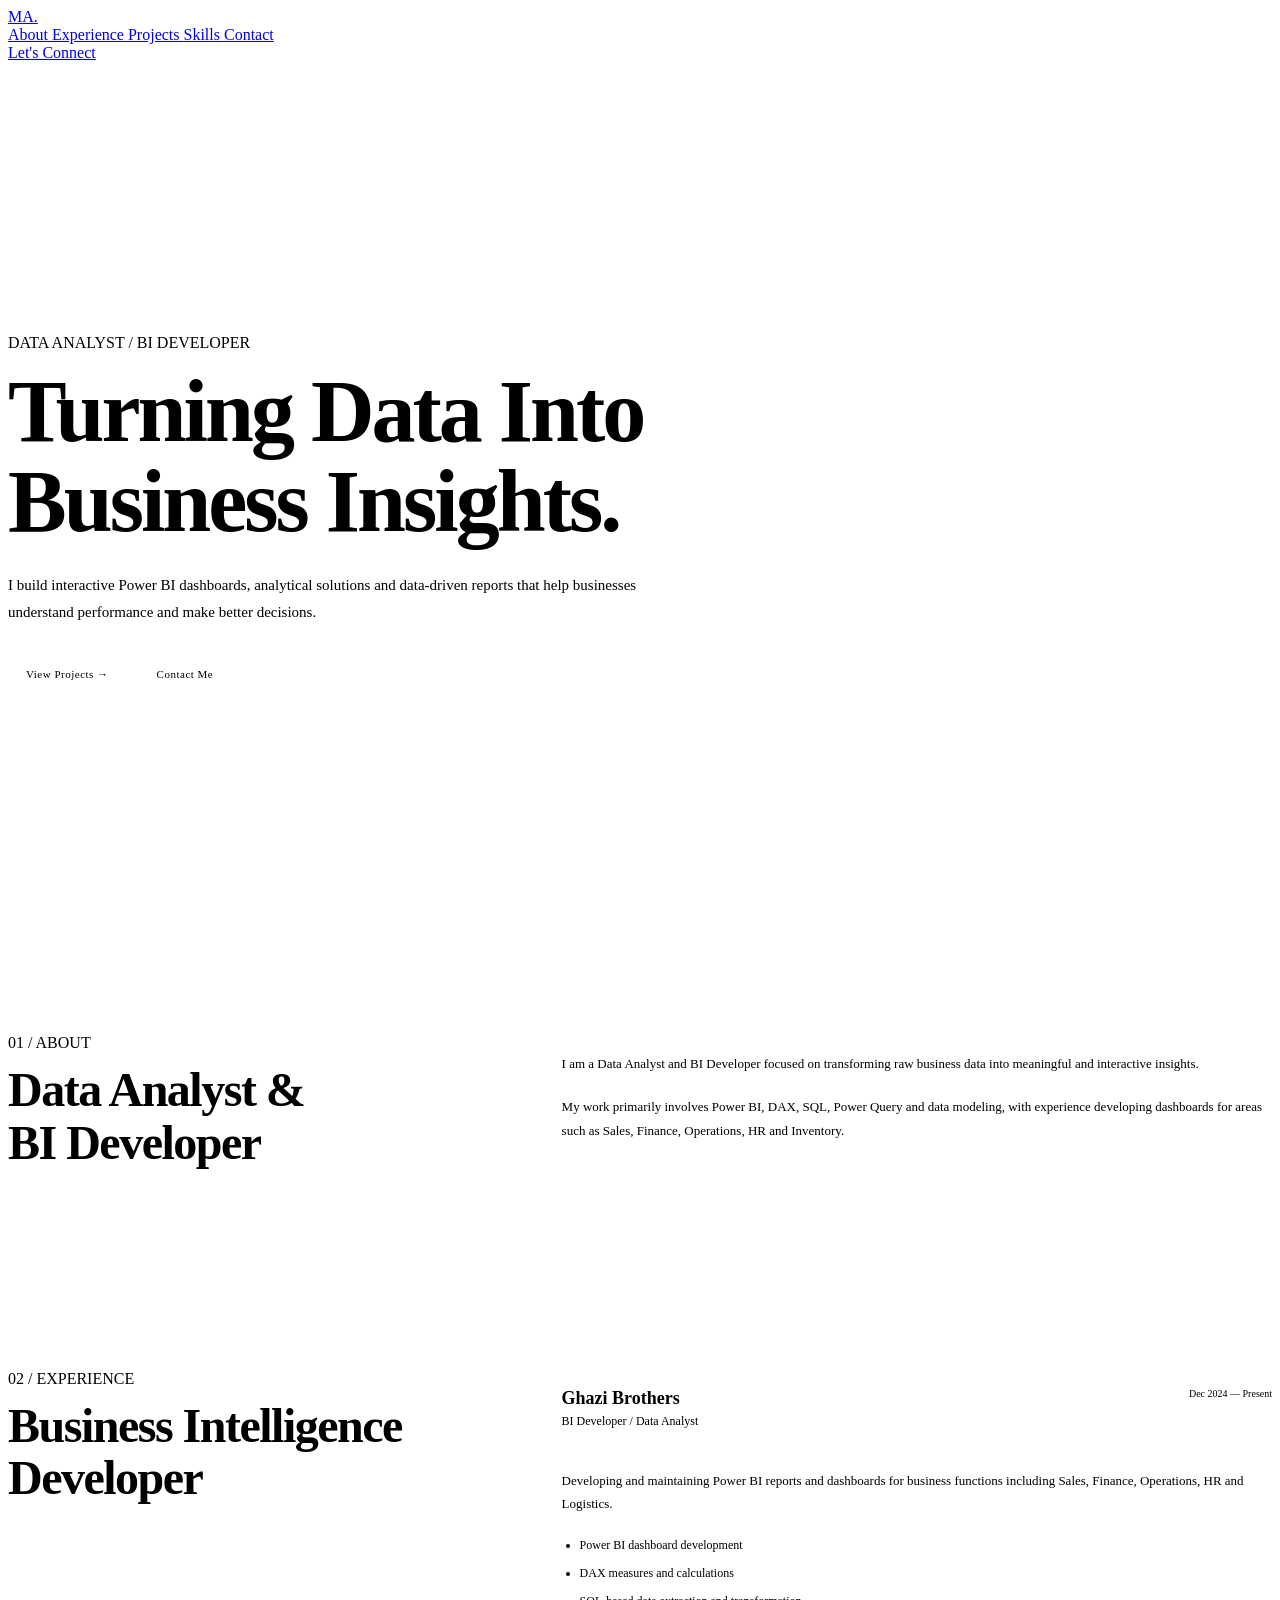
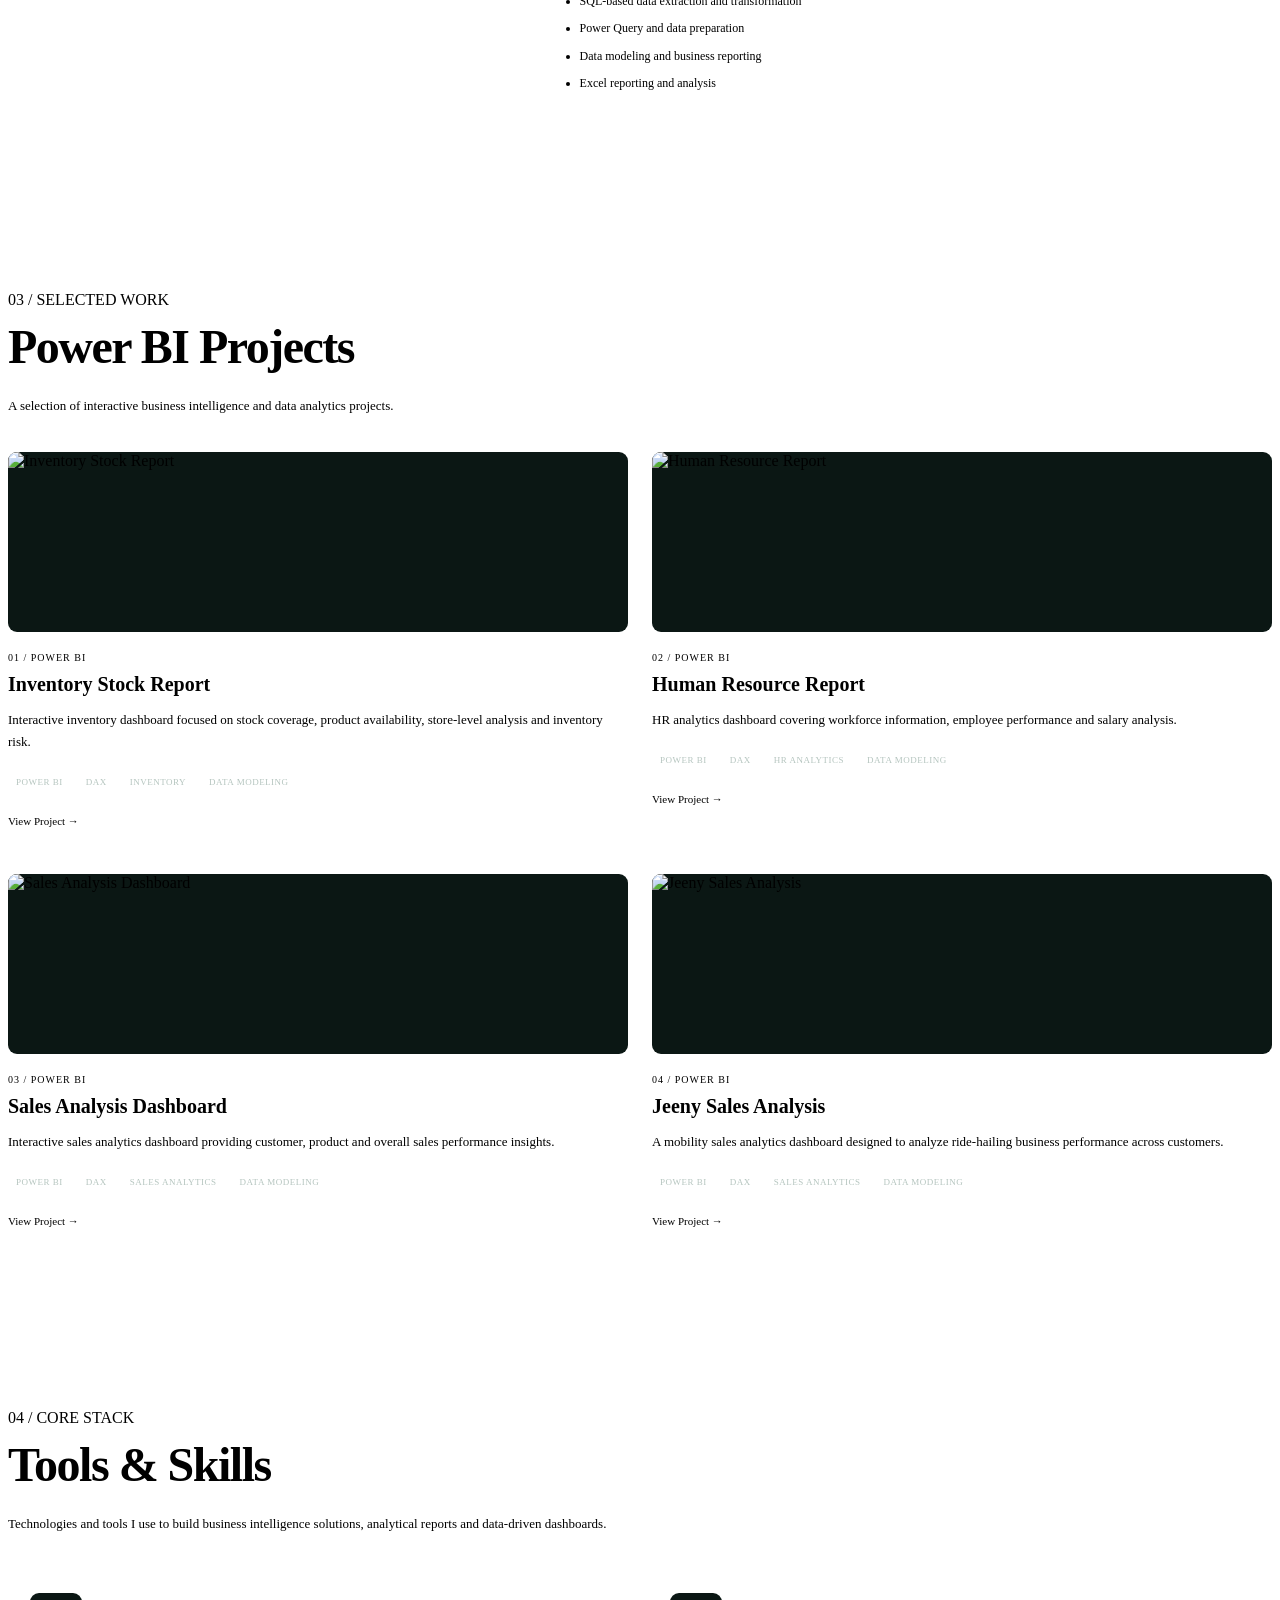
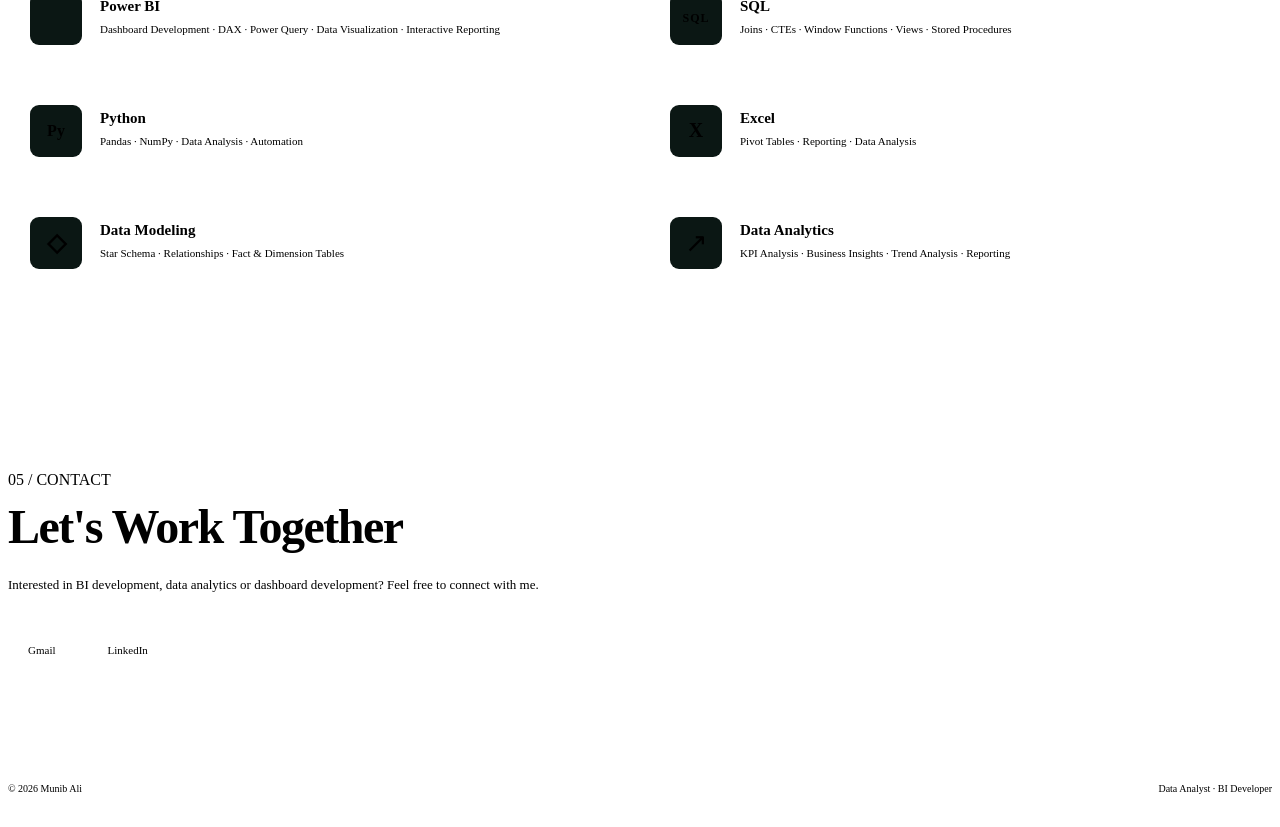
==== index.html @ 6601d97c "index.html uploaded" ====
<!DOCTYPE html>
<html lang="en">

<head>

  <meta charset="UTF-8">

  <meta
    name="viewport"
    content="width=device-width, initial-scale=1.0"
  >

  <title>Munib Ali | Data Analyst / BI Developer</title>


  <!-- =====================================================
       GOOGLE FONT
  ====================================================== -->

  <link
    rel="preconnect"
    href="https://fonts.googleapis.com"
  >

  <link
    rel="preconnect"
    href="https://fonts.gstatic.com"
    crossorigin
  >

  <link
    href="https://fonts.googleapis.com/css2?family=Inter:wght@400;500;600;700;800&display=swap"
    rel="stylesheet"
  >


  <!-- =====================================================
       MAIN CSS
  ====================================================== -->

  <link
    rel="stylesheet"
    href="css/style.css"
  >


  <!-- =====================================================
       HOMEPAGE CUSTOM CSS
  ====================================================== -->

  <style>

    /* =====================================================
       GENERAL
    ====================================================== */

    html {
      scroll-behavior: smooth;
    }

    body {
      overflow-x: hidden;
    }

    a {
      transition: all 0.25s ease;
    }


    /* =====================================================
       HERO
    ====================================================== */

    .hero {
      min-height: 78vh;
      display: flex;
      align-items: center;
      padding: 100px 0 80px;
    }

    .hero h1 {
      max-width: 900px;
      font-size: clamp(48px, 7vw, 88px);
      line-height: 1.02;
      letter-spacing: -3px;
      margin: 15px 0 25px;
    }

    .hero h1 span {
      color: var(--accent);
    }

    .hero p {
      max-width: 680px;
      color: var(--muted);
      font-size: 15px;
      line-height: 1.8;
      margin-bottom: 30px;
    }

    .hero-actions {
      display: flex;
      flex-wrap: wrap;
      gap: 12px;
    }


    /* =====================================================
       BUTTONS
    ====================================================== */

    .btn {
      display: inline-block;
      padding: 12px 18px;
      border: 1px solid var(--accent);
      border-radius: 5px;
      color: var(--accent);
      text-decoration: none;
      font-size: 11px;
      letter-spacing: 0.5px;
      transition: all 0.25s ease;
    }

    .btn:hover {
      background: var(--accent);
      color: #07100e;
    }

    .btn.secondary {
      border-color: var(--line);
      color: var(--muted);
    }

    .btn.secondary:hover {
      border-color: var(--accent);
      color: var(--accent);
      background: transparent;
    }


    /* =====================================================
       SECTIONS
    ====================================================== */

    .section {
      padding: 90px 0;
    }

    .section-title {
      font-size: clamp(30px, 4vw, 48px);
      line-height: 1.1;
      letter-spacing: -1.5px;
      margin: 12px 0 20px;
    }

    .section-description {
      max-width: 680px;
      color: var(--muted);
      font-size: 13px;
      line-height: 1.8;
      margin-bottom: 35px;
    }


    /* =====================================================
       ABOUT
    ====================================================== */

    .about-grid {
      display: grid;
      grid-template-columns: 0.8fr 1.2fr;
      gap: 80px;
      align-items: start;
    }

    .about-grid p {
      color: var(--muted);
      font-size: 13px;
      line-height: 1.9;
      margin: 0 0 18px;
    }


    /* =====================================================
       EXPERIENCE
    ====================================================== */

    .experience-grid {
      display: grid;
      grid-template-columns: 0.8fr 1.2fr;
      gap: 80px;
      align-items: start;
    }

    .experience-grid > div:last-child > p {
      color: var(--muted);
      font-size: 13px;
      line-height: 1.8;
    }

    .experience-item {
      display: flex;
      justify-content: space-between;
      align-items: flex-start;
      gap: 30px;
      padding-bottom: 20px;
      margin-bottom: 20px;
      border-bottom: 1px solid var(--line);
    }

    .experience-item h3 {
      margin: 0 0 5px;
      font-size: 18px;
    }

    .experience-item p {
      margin: 0;
      color: var(--muted);
      font-size: 12px;
    }

    .experience-item span {
      color: var(--accent);
      font-size: 10px;
      white-space: nowrap;
    }

    .experience-grid ul {
      padding-left: 18px;
      margin-top: 20px;
    }

    .experience-grid li {
      color: var(--muted);
      font-size: 12px;
      line-height: 1.8;
      margin: 6px 0;
    }


    /* =====================================================
       PROJECTS
    ====================================================== */

    .projects-grid {
      display: grid;
      grid-template-columns: repeat(2, minmax(0, 1fr));
      gap: 45px 24px;
      margin-top: 35px;
    }


    /* =====================================================
       PROJECT CARD
    ====================================================== */

    .proj {
      position: relative;
      overflow: hidden;
    }


    /* =====================================================
       PROJECT IMAGE
    ====================================================== */

    .proj-image {
      width: 100%;
      height: 180px;

      background: #0b1714;

      border: 1px solid var(--line);
      border-radius: 9px;

      overflow: hidden;

      display: flex;
      align-items: center;
      justify-content: center;

      margin-bottom: 20px;

      box-sizing: border-box;
    }

    .proj-image img {
      display: block;

      width: 100%;
      height: 100%;

      max-width: 100%;
      max-height: 100%;

      object-fit: contain;
      object-position: center;

      transition: transform 0.3s ease;
    }

    .proj:hover .proj-image img {
      transform: scale(1.02);
    }


    /* =====================================================
       PROJECT CONTENT
    ====================================================== */

    .proj-content {
      position: relative;
    }

    .proj-number {
      font-size: 10px;
      color: var(--accent);
      letter-spacing: 1px;
      margin-bottom: 8px;
    }

    .proj h3 {
      margin: 0 0 12px;
      font-size: 20px;
      line-height: 1.3;
    }

    .proj p {
      color: var(--muted);
      font-size: 13px;
      line-height: 1.7;
      margin: 0 0 18px;
    }


    /* =====================================================
       PROJECT TAGS
    ====================================================== */

    .proj-tags {
      display: flex;
      flex-wrap: wrap;
      gap: 7px;
      margin-bottom: 18px;
    }

    .proj-tags span {
      font-size: 9px;
      color: #b5c5bf;
      border: 1px solid var(--line);
      border-radius: 4px;
      padding: 6px 8px;
      text-transform: uppercase;
      letter-spacing: 0.5px;
    }


    /* =====================================================
       PROJECT LINK
    ====================================================== */

    .proj-link {
      display: inline-block;
      color: var(--accent);
      font-size: 11px;
      text-decoration: none;
    }

    .proj-link:hover {
      opacity: 0.7;
    }


    /* =====================================================
       SKILLS
    ====================================================== */

    .skills-grid {
      display: grid;
      grid-template-columns: repeat(2, minmax(0, 1fr));
      gap: 16px;
      margin-top: 35px;
    }


    /* =====================================================
       SKILL CARD
    ====================================================== */

    .skill {
      display: flex;
      align-items: center;
      gap: 18px;

      padding: 22px;

      border: 1px solid var(--line);
      border-radius: 9px;

      background: rgba(255, 255, 255, 0.015);

      transition:
        transform 0.25s ease,
        border-color 0.25s ease,
        background 0.25s ease;
    }

    .skill:hover {
      transform: translateY(-3px);

      border-color: var(--accent);

      background: rgba(255, 255, 255, 0.025);
    }


    /* =====================================================
       SKILL ICON
    ====================================================== */

    .skill-icon {
      width: 52px;
      height: 52px;
      min-width: 52px;

      border: 1px solid var(--line);
      border-radius: 9px;

      display: flex;
      align-items: center;
      justify-content: center;

      background: #0b1714;

      color: var(--accent);

      font-weight: 700;

      box-sizing: border-box;
    }


    /* =====================================================
       POWER BI ICON
    ====================================================== */

    .powerbi-icon {
      gap: 3px;
      align-items: flex-end;
      padding: 12px;
    }

    .powerbi-icon span {
      display: block;

      width: 5px;

      border-radius: 1px;

      background: var(--accent);
    }

    .powerbi-icon span:nth-child(1) {
      height: 12px;
    }

    .powerbi-icon span:nth-child(2) {
      height: 19px;
    }

    .powerbi-icon span:nth-child(3) {
      height: 25px;
    }


    /* =====================================================
       SQL ICON
    ====================================================== */

    .sql-icon span {
      font-size: 12px;
      letter-spacing: 1px;
    }


    /* =====================================================
       PYTHON ICON
    ====================================================== */

    .python-icon span {
      font-size: 16px;
      font-weight: 800;
    }


    /* =====================================================
       EXCEL ICON
    ====================================================== */

    .excel-icon span {
      font-size: 20px;
      font-weight: 800;
    }


    /* =====================================================
       DATA MODELING ICON
    ====================================================== */

    .model-icon span {
      font-size: 25px;
    }


    /* =====================================================
       DATA ANALYTICS ICON
    ====================================================== */

    .analytics-icon span {
      font-size: 27px;
      font-weight: 400;
    }


    /* =====================================================
       SKILL CONTENT
    ====================================================== */

    .skill-content {
      min-width: 0;
    }

    .skill-content h3 {
      margin: 0 0 6px;

      font-size: 15px;

      font-weight: 600;
    }

    .skill-content p {
      margin: 0;

      color: var(--muted);

      font-size: 11px;

      line-height: 1.6;
    }


    /* =====================================================
       CONTACT
    ====================================================== */

    .contact-links {
      display: flex;
      flex-wrap: wrap;
      gap: 12px;
      margin-top: 30px;
    }

    .contact-links a {
      display: inline-flex;

      align-items: center;
      justify-content: center;

      padding: 12px 20px;

      border: 1px solid var(--line);
      border-radius: 5px;

      color: var(--muted);

      font-size: 11px;

      text-decoration: none;
    }

    .contact-links a:hover {
      border-color: var(--accent);

      color: var(--accent);
    }


    /* =====================================================
       FOOTER
    ====================================================== */

    footer {
      border-top: 1px solid var(--line);

      padding: 25px 0;
    }

    footer .container {
      display: flex;

      justify-content: space-between;

      align-items: center;

      gap: 20px;
    }

    footer span {
      color: var(--muted);

      font-size: 10px;
    }


    /* =====================================================
       TABLET
    ====================================================== */

    @media (max-width: 900px) {

      .about-grid,
      .experience-grid {
        grid-template-columns: 1fr;

        gap: 35px;
      }

      .projects-grid {
        grid-template-columns: 1fr;
      }

      .skills-grid {
        grid-template-columns: 1fr;
      }

      .proj-image {
        height: 210px;
      }

    }


    /* =====================================================
       MOBILE
    ====================================================== */

    @media (max-width: 600px) {

      .hero {
        min-height: auto;

        padding: 70px 0 60px;
      }

      .hero h1 {
        font-size: 48px;

        letter-spacing: -2px;
      }

      .hero p {
        font-size: 13px;
      }

      .section {
        padding: 65px 0;
      }

      .experience-item {
        flex-direction: column;

        gap: 8px;
      }

      .experience-item span {
        white-space: normal;
      }

      .proj-image {
        height: 180px;
      }

      .skill {
        padding: 17px;

        gap: 14px;
      }

      .skill-icon {
        width: 46px;
        height: 46px;
        min-width: 46px;
      }

      .skill-content h3 {
        font-size: 14px;
      }

      .skill-content p {
        font-size: 10px;
      }

      footer .container {
        flex-direction: column;

        align-items: flex-start;
      }

    }


    /* =====================================================
       SMALL MOBILE
    ====================================================== */

    @media (max-width: 400px) {

      .hero h1 {
        font-size: 40px;
      }

      .proj-image {
        height: 150px;
      }

      .contact-links {
        flex-direction: column;

        align-items: stretch;
      }

      .contact-links a {
        text-align: center;
      }

    }

  </style>

</head>



<body>


  <!-- =====================================================
       NAVIGATION
  ====================================================== -->

  <header class="navbar">

    <div class="container nav-inner">


      <a
        href="index.html"
        class="brand"
      >
        M<span>A</span>.
      </a>


      <nav>

        <a href="#about">
          About
        </a>

        <a href="#experience">
          Experience
        </a>

        <a href="#projects">
          Projects
        </a>

        <a href="#skills">
          Skills
        </a>

        <a href="#contact">
          Contact
        </a>

      </nav>


      <a
        href="#contact"
        class="nav-cta"
      >
        Let's Connect
      </a>


    </div>

  </header>



  <!-- =====================================================
       MAIN
  ====================================================== -->

  <main>


    <!-- ===================================================
         HERO
    ==================================================== -->

    <section class="hero">

      <div class="container">


        <div class="section-label">
          DATA ANALYST / BI DEVELOPER
        </div>


        <h1>

          Turning Data Into

          <span>
            Business Insights.
          </span>

        </h1>


        <p>

          I build interactive Power BI dashboards,
          analytical solutions and data-driven reports
          that help businesses understand performance
          and make better decisions.

        </p>


        <div class="hero-actions">


          <a
            href="#projects"
            class="btn"
          >
            View Projects →
          </a>


          <a
            href="#contact"
            class="btn secondary"
          >
            Contact Me
          </a>


        </div>


      </div>

    </section>



    <!-- ===================================================
         ABOUT
    ==================================================== -->

    <section
      class="section"
      id="about"
    >

      <div class="container">


        <div class="section-label">
          01 / ABOUT
        </div>


        <div class="about-grid">


          <div>

            <h2 class="section-title">

              Data Analyst &

              <br>

              BI Developer

            </h2>

          </div>


          <div>

            <p>

              I am a Data Analyst and BI Developer
              focused on transforming raw business
              data into meaningful and interactive
              insights.

            </p>


            <p>

              My work primarily involves Power BI,
              DAX, SQL, Power Query and data modeling,
              with experience developing dashboards
              for areas such as Sales, Finance,
              Operations, HR and Inventory.

            </p>

          </div>


        </div>

      </div>

    </section>



    <!-- ===================================================
         EXPERIENCE
    ==================================================== -->

    <section
      class="section"
      id="experience"
    >

      <div class="container">


        <div class="section-label">
          02 / EXPERIENCE
        </div>


        <div class="experience-grid">


          <div>

            <h2 class="section-title">

              Business Intelligence

              <br>

              Developer

            </h2>

          </div>


          <div>


            <div class="experience-item">


              <div>

                <h3>
                  Ghazi Brothers
                </h3>


                <p>
                  BI Developer / Data Analyst
                </p>

              </div>


              <span>
                Dec 2024 — Present
              </span>


            </div>


            <p>

              Developing and maintaining Power BI
              reports and dashboards for business
              functions including Sales, Finance,
              Operations, HR and Logistics.

            </p>


            <ul>

              <li>
                Power BI dashboard development
              </li>

              <li>
                DAX measures and calculations
              </li>

              <li>
                SQL-based data extraction and
                transformation
              </li>

              <li>
                Power Query and data preparation
              </li>

              <li>
                Data modeling and business reporting
              </li>

              <li>
                Excel reporting and analysis
              </li>

            </ul>


          </div>


        </div>

      </div>

    </section>



    <!-- ===================================================
         PROJECTS
    ==================================================== -->

    <section
      class="section"
      id="projects"
    >

      <div class="container">


        <div class="section-label">
          03 / SELECTED WORK
        </div>


        <h2 class="section-title">
          Power BI Projects
        </h2>


        <p class="section-description">

          A selection of interactive business
          intelligence and data analytics projects.

        </p>


        <div class="projects-grid">



          <!-- =============================================
               PROJECT 01
               INVENTORY STOCK REPORT
          ============================================== -->

          <article class="proj">


            <div class="proj-image">

              <img
                src="IMAGES/INVENTORY STOCK/INV-STK.PNG"
                alt="Inventory Stock Report"
              >

            </div>


            <div class="proj-content">


              <div class="proj-number">
                01 / POWER BI
              </div>


              <h3>
                Inventory Stock Report
              </h3>


              <p>

                Interactive inventory dashboard focused
                on stock coverage, product availability,
                store-level analysis and inventory risk.

              </p>


              <div class="proj-tags">

                <span>Power BI</span>

                <span>DAX</span>

                <span>Inventory</span>

                <span>Data Modeling</span>

              </div>


             <!-- INVENTORY -->
<a href="projects/inventory.html" class="proj-link">
    View Project →
</a>


            </div>


          </article>



          <!-- =============================================
               PROJECT 02
               HUMAN RESOURCE
          ============================================== -->

          <article class="proj">


            <div class="proj-image">

              <img
                src="IMAGES/HR/OV.PNG"
                alt="Human Resource Report"
              >

            </div>


            <div class="proj-content">


              <div class="proj-number">
                02 / POWER BI
              </div>


              <h3>
                Human Resource Report
              </h3>


              <p>

                HR analytics dashboard covering workforce
                information, employee performance and
                salary analysis.

              </p>


              <div class="proj-tags">

                <span>Power BI</span>

                <span>DAX</span>

                <span>HR Analytics</span>

                <span>Data Modeling</span>

              </div>


            <!-- HUMAN RESOURCE -->
<a href="projects/hr-dashboard.html" class="proj-link">
    View Project →
</a>


            </div>


          </article>



          <!-- =============================================
               PROJECT 03
               SALES ANALYSIS
          ============================================== -->

          <article class="proj">


            <div class="proj-image">

              <img
                src="IMAGES/SALES ANALYSIS/SALES ANALYSIS PRD.PNG"
                alt="Sales Analysis Dashboard"
              >

            </div>


            <div class="proj-content">


              <div class="proj-number">
                03 / POWER BI
              </div>


              <h3>
                Sales Analysis Dashboard
              </h3>


              <p>

                Interactive sales analytics dashboard
                providing customer, product and overall
                sales performance insights.

              </p>


              <div class="proj-tags">

                <span>Power BI</span>

                <span>DAX</span>

                <span>Sales Analytics</span>

                <span>Data Modeling</span>

              </div>

<!-- SALES ANALYSIS -->
<a href="projects/churn.html" class="proj-link">
    View Project →
</a>


            </div>


          </article>



          <!-- =============================================
               PROJECT 04
               JEENY
          ============================================== -->

          <article class="proj">


            <div class="proj-image">

              <img
                src="IMAGES/JEENY/JEENY OV.PNG"
                alt="Jeeny Sales Analysis"
              >

            </div>


            <div class="proj-content">


              <div class="proj-number">
                04 / POWER BI
              </div>


              <h3>
                Jeeny Sales Analysis
              </h3>


              <p>

               A mobility sales analytics dashboard designed to analyze
  ride-hailing business performance across customers.

              </p>


              <div class="proj-tags">

                <span>Power BI</span>

                <span>DAX</span>

                <span>Sales Analytics</span>

                <span>Data Modeling</span>

              </div>


              <a href="projects/jeeny-sales.html" class="proj-link">
    	View Project →
</a>


            </div>


          </article>


        </div>

      </div>

    </section>



    <!-- ===================================================
         SKILLS
    ==================================================== -->

    <section
      class="section"
      id="skills"
    >

      <div class="container">


        <div class="section-label">
          04 / CORE STACK
        </div>


        <h2 class="section-title">
          Tools & Skills
        </h2>


        <p class="section-description">

          Technologies and tools I use to build
          business intelligence solutions,
          analytical reports and data-driven dashboards.

        </p>


        <div class="skills-grid">



          <!-- =============================================
               POWER BI
               DAX + POWER QUERY INCLUDED
          ============================================== -->

          <div class="skill">


            <div class="skill-icon powerbi-icon">

              <span></span>

              <span></span>

              <span></span>

            </div>


            <div class="skill-content">


              <h3>
                Power BI
              </h3>


              <p>

                Dashboard Development · DAX ·
                Power Query · Data Visualization ·
                Interactive Reporting

              </p>


            </div>


          </div>



          <!-- =============================================
               SQL
          ============================================== -->

          <div class="skill">


            <div class="skill-icon sql-icon">

              <span>
                SQL
              </span>

            </div>


            <div class="skill-content">


              <h3>
                SQL
              </h3>


              <p>

                Joins · CTEs · Window Functions ·
                Views · Stored Procedures

              </p>


            </div>


          </div>



          <!-- =============================================
               PYTHON
          ============================================== -->

          <div class="skill">


            <div class="skill-icon python-icon">

              <span>
                Py
              </span>

            </div>


            <div class="skill-content">


              <h3>
                Python
              </h3>


              <p>

                Pandas · NumPy · Data Analysis ·
                Automation

              </p>


            </div>


          </div>



          <!-- =============================================
               EXCEL
          ============================================== -->

          <div class="skill">


            <div class="skill-icon excel-icon">

              <span>
                X
              </span>

            </div>


            <div class="skill-content">


              <h3>
                Excel
              </h3>


              <p>

                Pivot Tables · Reporting ·
                Data Analysis

              </p>


            </div>


          </div>



          <!-- =============================================
               DATA MODELING
               SEPARATE SKILL
          ============================================== -->

          <div class="skill">


            <div class="skill-icon model-icon">

              <span>
                ◇
              </span>

            </div>


            <div class="skill-content">


              <h3>
                Data Modeling
              </h3>


              <p>

                Star Schema · Relationships ·
                Fact & Dimension Tables

              </p>


            </div>


          </div>



          <!-- =============================================
               DATA ANALYTICS
          ============================================== -->

          <div class="skill">


            <div class="skill-icon analytics-icon">

              <span>
                ↗
              </span>

            </div>


            <div class="skill-content">


              <h3>
                Data Analytics
              </h3>


              <p>

                KPI Analysis · Business Insights ·
                Trend Analysis · Reporting

              </p>


            </div>


          </div>


        </div>

      </div>

    </section>



    <!-- ===================================================
         CONTACT
    ==================================================== -->

    <section
      class="section"
      id="contact"
    >

      <div class="container">


        <div class="section-label">
          05 / CONTACT
        </div>


        <h2 class="section-title">
          Let's Work Together
        </h2>


        <p class="section-description">

          Interested in BI development, data analytics
          or dashboard development? Feel free to
          connect with me.

        </p>


        <div class="contact-links">


          <!-- =============================================
               GMAIL
          ============================================== -->

          <a
            href="mailto:munib0785@gmail.com"
          >
            Gmail
          </a>


          <!-- =============================================
               LINKEDIN
          ============================================== -->

          <a
            href="https://www.linkedin.com/in/syed-muhammad-munib-ali-b97266247/"
            target="_blank"
            rel="noopener noreferrer"
          >
            LinkedIn
          </a>


        </div>

      </div>

    </section>


  </main>



  <!-- =====================================================
       FOOTER
  ====================================================== -->

  <footer>

    <div class="container">


      <span>
        © 2026 Munib Ali
      </span>


      <span>
        Data Analyst · BI Developer
      </span>


    </div>

  </footer>


</body>

</html>
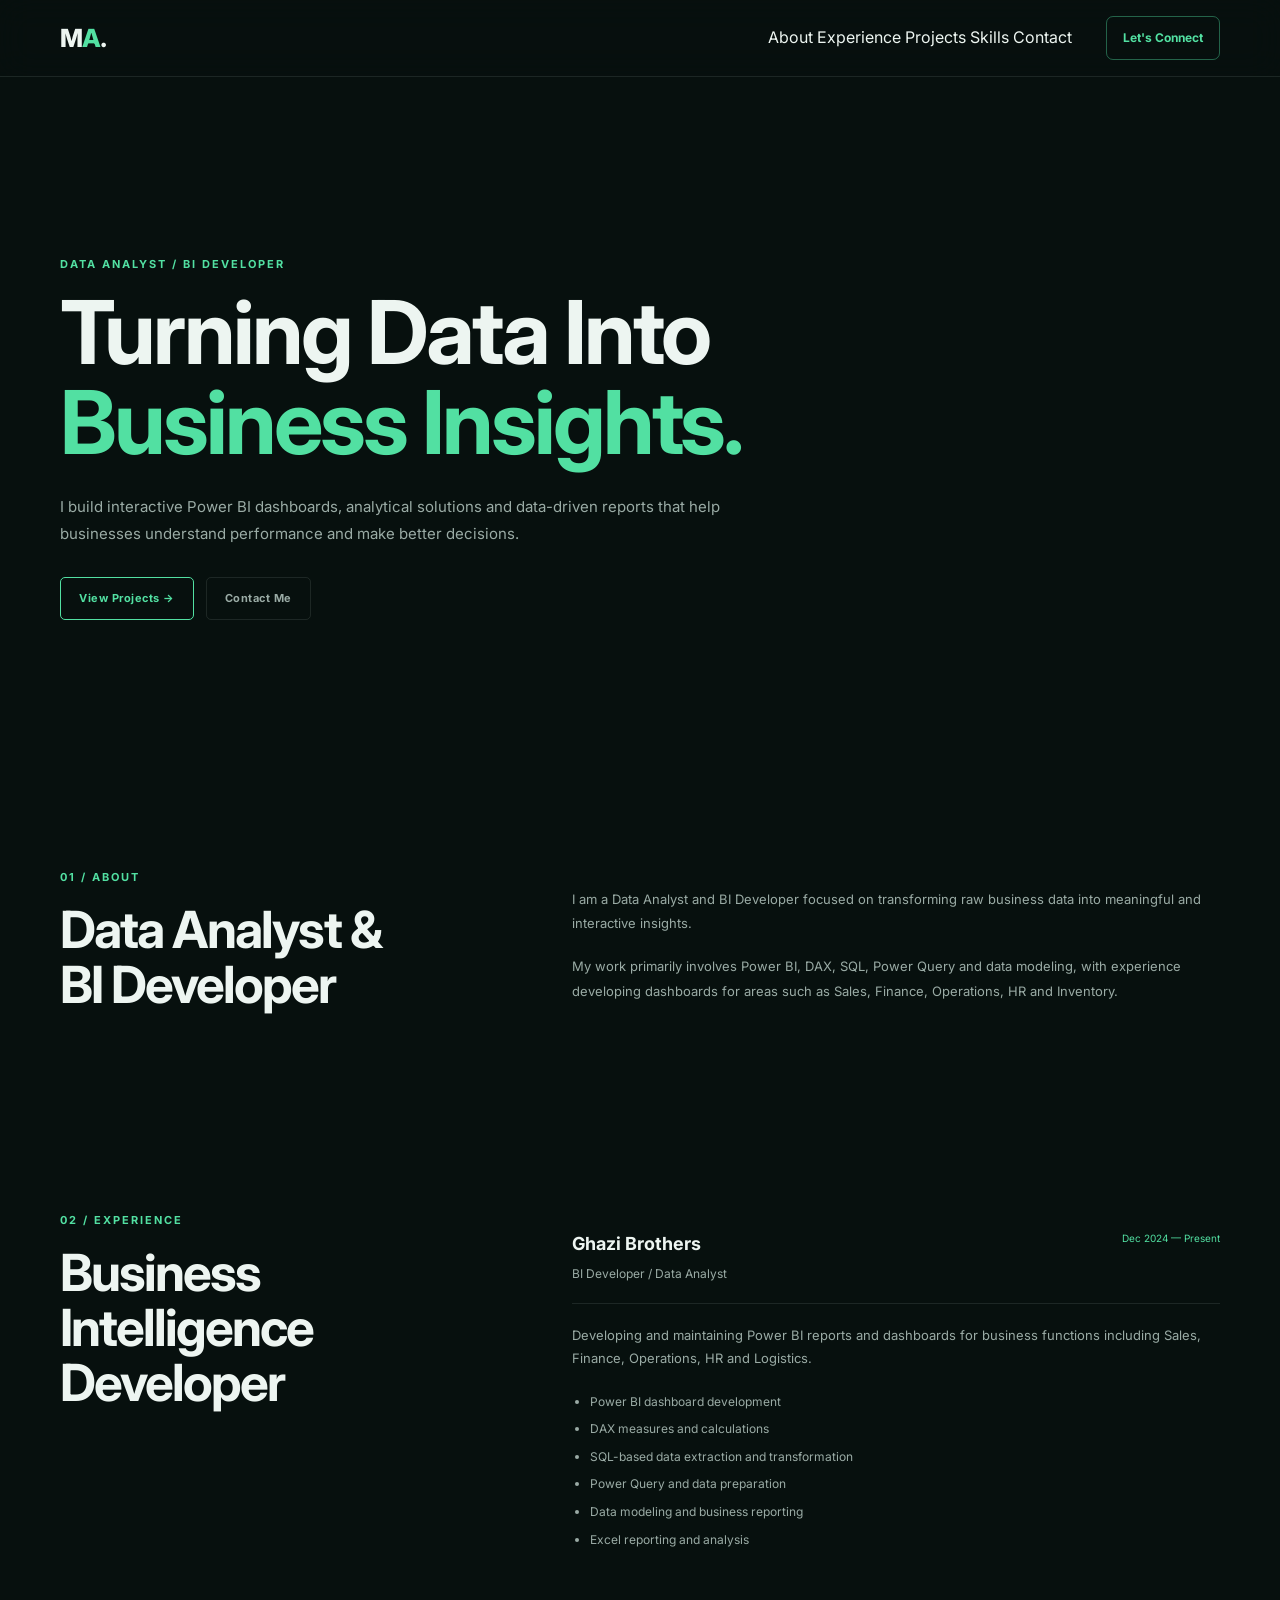
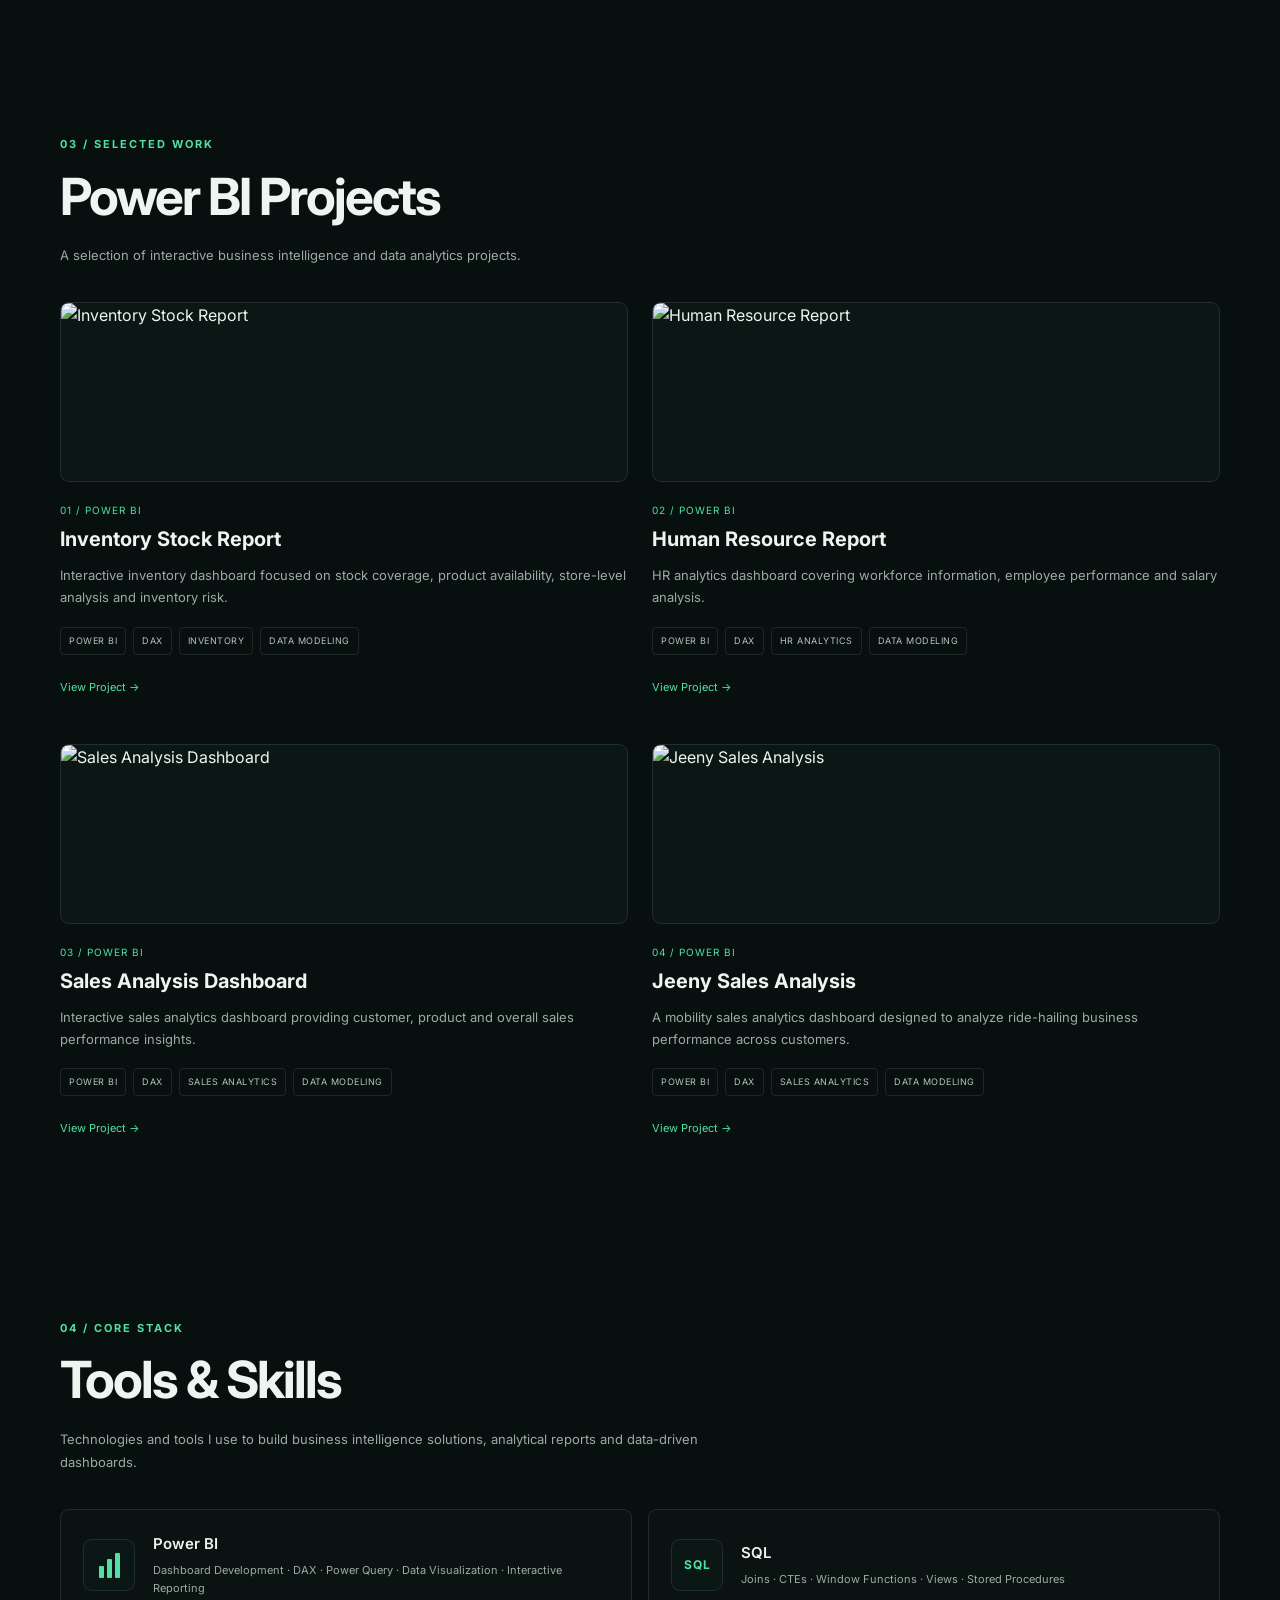
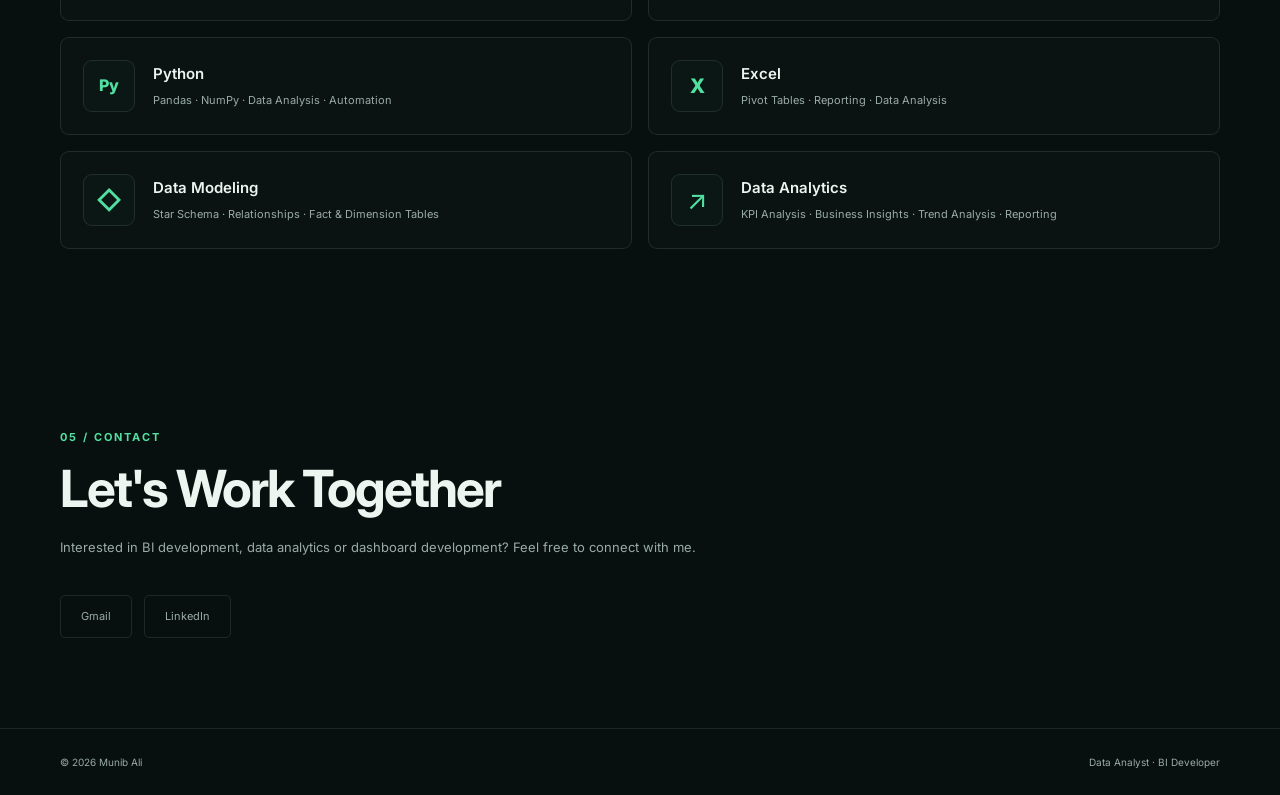
==== commit 16f0580d: "Update index.html" ====
--- a/index.html
+++ b/index.html
@@ -1097,7 +1097,7 @@
             <div class="proj-image">
 
               <img
-                src="IMAGES/INVENTORY STOCK/INV-STK.PNG"
+                src="IMAGES/Inventory Stock/INV-STK.PNG"
                 alt="Inventory Stock Report"
               >
 
@@ -1229,7 +1229,7 @@
             <div class="proj-image">
 
               <img
-                src="IMAGES/SALES ANALYSIS/SALES ANALYSIS PRD.PNG"
+                src="IMAGES/Sales Analysis/Sales Analysis PRD.PNG"
                 alt="Sales Analysis Dashboard"
               >
 
@@ -1294,7 +1294,7 @@
             <div class="proj-image">
 
               <img
-                src="IMAGES/JEENY/JEENY OV.PNG"
+                src="IMAGES/Jeeny/JEENY OV.PNG"
                 alt="Jeeny Sales Analysis"
               >
 
@@ -1730,4 +1730,4 @@
 
 </body>
 
-</html>+</html>
--- a/css/style.css
+++ b/css/style.css
@@ -0,0 +1,61 @@
+:root{
+  --bg:#07100e; --bg2:#0a1512; --card:#0d1b17; --card2:#10221c;
+  --text:#edf5f1; --muted:#9aaba5; --line:rgba(225,245,237,.10);
+  --accent:#52e0a2; --accent2:#a1f4cf; --shadow:0 24px 70px rgba(0,0,0,.32);
+}
+*{box-sizing:border-box;margin:0;padding:0}
+html{scroll-behavior:smooth}
+body{font-family:Inter,Arial,sans-serif;background:var(--bg);color:var(--text);line-height:1.6;overflow-x:hidden}
+a{color:inherit;text-decoration:none}
+.container{width:min(1160px,calc(100% - 48px));margin:auto}
+.navbar{position:sticky;top:0;z-index:20;background:rgba(7,16,14,.86);backdrop-filter:blur(16px);border-bottom:1px solid var(--line)}
+.nav-inner{height:76px;display:flex;align-items:center;gap:34px}
+.brand{font-size:25px;font-weight:800;letter-spacing:-1px;margin-right:auto}
+.brand span{color:var(--accent)}
+.nav-links{display:flex;gap:28px}
+.nav-links a{font-size:13px;color:var(--muted);transition:.25s}
+.nav-links a:hover{color:var(--accent)}
+.nav-cta{font-size:12px;font-weight:700;padding:11px 16px;border:1px solid rgba(82,224,162,.4);color:var(--accent);border-radius:7px}
+.menu-toggle{display:none;background:none;border:0;color:var(--text);font-size:24px}
+.hero{min-height:720px;display:flex;align-items:center;position:relative;overflow:hidden;padding:80px 0}
+.hero-grid{display:grid;grid-template-columns:1.08fr .92fr;gap:80px;align-items:center}
+.eyebrow,.section-label{font-size:11px;letter-spacing:2px;color:var(--accent);font-weight:700}
+.eyebrow{display:flex;align-items:center;gap:9px;margin-bottom:22px}
+.eyebrow span{width:7px;height:7px;background:var(--accent);border-radius:50%;box-shadow:0 0 18px var(--accent)}
+h1{font-size:clamp(48px,6vw,78px);line-height:1.02;letter-spacing:-4px;max-width:730px}
+h1 em,h2 span{font-style:normal;color:var(--accent)}
+.hero-text{max-width:610px;color:var(--muted);font-size:16px;margin:27px 0 32px}
+.hero-actions{display:flex;gap:12px;flex-wrap:wrap}
+.btn{padding:13px 20px;border-radius:7px;font-size:13px;font-weight:700}
+.btn-primary{background:var(--accent);color:#06110d}
+.btn-primary span{margin-left:15px}
+.btn-secondary{border:1px solid var(--line);color:var(--text)}
+.hero-meta{display:flex;gap:30px;margin-top:54px}
+.hero-meta div{border-left:1px solid var(--line);padding-left:14px}
+.hero-meta strong,.hero-meta span{display:block}
+.hero-meta strong{font-size:12px}.hero-meta span{font-size:10px;color:var(--muted);margin-top:2px}
+.hero-panel{position:relative}
+.panel-top{display:flex;justify-content:space-between;color:#6d817a;font-size:10px;letter-spacing:1.5px;margin-bottom:13px}
+.dashboard-window{border:1px solid rgba(82,224,162,.2);background:#091512;border-radius:12px;box-shadow:var(--shadow);overflow:hidden;transform:rotate(1deg)}
+.window-bar{height:38px;background:#0d1e19;border-bottom:1px solid var(--line);display:flex;align-items:center;gap:6px;padding:0 13px;color:#60746d;font-size:9px}
+.window-bar i{width:7px;height:7px;border-radius:50%;background:#3d514b}.window-bar span{margin-left:9px}
+.mini-dashboard{padding:18px}
+.mini-kpis{display:grid;grid-template-columns:repeat(3,1fr);gap:9px}
+.mini-kpis div{background:#10221c;padding:13px;border-radius:6px}.mini-kpis small{font-size:7px;color:#738780;display:block}.mini-kpis b{font-size:13px;color:var(--accent)}
+.chart{height:190px;background:#0c1b17;border-radius:6px;margin-top:10px;position:relative;overflow:hidden}
+.chart:before,.chart:after{content:"";position:absolute;left:0;right:0;border-top:1px solid rgba(255,255,255,.04)}
+.chart:before{top:33%}.chart:after{top:66%}
+.chart-line{position:absolute;left:7%;right:7%;top:25%;height:80px;border-bottom:2px solid var(--accent);clip-path:polygon(0 72%,10% 48%,20% 58%,30% 25%,40% 45%,50% 15%,60% 40%,70% 10%,80% 32%,90% 0,100% 18%,100% 21%,90% 4%,80% 36%,70% 14%,60% 44%,50% 19%,40% 49%,30% 30%,20% 63%,10% 53%,0 77%)}
+.chart-bars{position:absolute;bottom:10px;left:8%;right:8%;height:55px;display:flex;align-items:end;gap:8px}.chart-bars i{display:block;flex:1;background:#23493b;border-radius:2px 2px 0 0}.chart-bars i:nth-child(1){height:45%}.chart-bars i:nth-child(2){height:70%}.chart-bars i:nth-child(3){height:55%}.chart-bars i:nth-child(4){height:85%}.chart-bars i:nth-child(5){height:64%}.chart-bars i:nth-child(6){height:93%}.chart-bars i:nth-child(7){height:78%}
+.mini-bottom{display:grid;grid-template-columns:1.5fr 1fr 1fr;gap:10px;margin-top:10px}.mini-bottom span{height:52px;background:#10221c;border-radius:5px}
+.floating-card{position:absolute;right:-25px;bottom:-28px;background:#10221c;border:1px solid rgba(82,224,162,.22);border-radius:9px;padding:14px 16px;display:flex;align-items:center;gap:10px;box-shadow:var(--shadow);font-size:10px}
+.floating-card small,.floating-card strong{display:block}.floating-card small{color:#71847d}.floating-card strong{font-size:12px}.floating-card>b{color:var(--accent);font-size:10px;margin-left:12px}.pulse{width:8px;height:8px;border-radius:50%;background:var(--accent);box-shadow:0 0 12px var(--accent)}
+.hero-glow{position:absolute;width:500px;height:500px;background:rgba(82,224,162,.08);filter:blur(100px);right:-220px;top:120px;pointer-events:none}
+.section{padding:110px 0}.split{display:grid;grid-template-columns:.8fr 1.2fr;gap:90px}.section h2{font-size:clamp(32px,4vw,52px);line-height:1.08;letter-spacing:-2px;margin-top:15px}.about-copy>p{color:var(--muted);font-size:16px;margin-bottom:17px}.about-facts{display:flex;gap:35px;margin-top:38px}.about-facts div{display:flex;gap:10px}.about-facts strong{color:var(--accent);font-size:11px}.about-facts span{font-size:11px;color:#c6d2cd;line-height:1.4}
+.skills-section{background:var(--bg2);border-top:1px solid var(--line);border-bottom:1px solid var(--line)}.section-heading{display:flex;justify-content:space-between;align-items:end;gap:50px;margin:15px 0 45px}.section-heading p{max-width:410px;color:var(--muted);font-size:13px}.skills-grid{display:grid;grid-template-columns:repeat(4,1fr);gap:12px}.skill-card{border:1px solid var(--line);background:var(--card);padding:25px;border-radius:9px;min-height:250px;transition:.3s}.skill-card:hover,.project-card:hover{border-color:rgba(82,224,162,.3);transform:translateY(-4px)}.skill-card.featured{background:linear-gradient(145deg,#10261f,#0c1916)}.skill-number{font-size:10px;color:var(--accent);margin-bottom:42px}.skill-card h3{font-size:20px;margin-bottom:9px}.skill-card p{font-size:12px;color:var(--muted);min-height:58px}.tags,.project-tags,.experience-list{display:flex;flex-wrap:wrap;gap:6px;margin-top:18px}.tags span,.project-tags span,.experience-list span{font-size:9px;color:#9db0a9;border:1px solid var(--line);padding:5px 7px;border-radius:4px}
+.projects-section{background:#08110f}.project-heading{margin-bottom:35px}.projects-grid{display:grid;grid-template-columns:repeat(2,1fr);gap:18px}.project-card{background:var(--card);border:1px solid var(--line);border-radius:10px;overflow:hidden;transition:.3s}.project-main{grid-column:span 2;display:grid;grid-template-columns:1.3fr .7fr}.project-image{min-height:260px}.project-main .project-image{min-height:360px}.placeholder-image{background:radial-gradient(circle at 50% 40%,rgba(82,224,162,.16),transparent 45%),linear-gradient(135deg,#10241d,#091310);display:flex;align-items:center;justify-content:center;position:relative}.placeholder-image:after{content:"";position:absolute;inset:20px;border:1px solid rgba(82,224,162,.08);border-radius:6px}.placeholder-ui{text-align:center;z-index:1}.placeholder-ui span,.placeholder-ui small{display:block;color:var(--accent);font-size:9px;letter-spacing:2px}.placeholder-ui b{display:block;font-size:27px;margin:5px 0}.placeholder-ui small{color:#657b73;letter-spacing:1px}.project-body{padding:26px}.project-top{display:flex;justify-content:space-between;font-size:9px;color:var(--accent);letter-spacing:1px}.project-body h3{font-size:22px;margin:15px 0 8px}.project-body p{color:var(--muted);font-size:12px}.project-link{display:inline-flex;gap:20px;margin-top:25px;font-size:11px;font-weight:700;color:var(--accent)}.project-link span{transition:.2s}.project-link:hover span{transform:translate(3px,-3px)}
+.experience-section{border-top:1px solid var(--line)}.experience-row{display:grid;grid-template-columns:220px 1fr;gap:55px;padding:42px 0;border-bottom:1px solid var(--line)}.experience-date{font-size:10px;color:#73867f;letter-spacing:1px;padding-top:5px}.experience-title{display:flex;justify-content:space-between;align-items:center;gap:20px}.experience-title h2{font-size:26px;letter-spacing:-1px}.experience-title span{font-size:12px;color:var(--accent)}.experience-main>p{color:var(--muted);font-size:13px;max-width:750px;margin-top:12px}.experience-list{margin-top:18px}.credentials{background:var(--bg2);border-top:1px solid var(--line)}.credentials-grid{display:grid;grid-template-columns:.75fr 1.25fr;gap:80px}.credential{padding:18px 0;border-bottom:1px solid var(--line)}.credential small,.credential strong,.credential span{display:block}.credential small{font-size:9px;color:var(--accent);letter-spacing:1px}.credential strong{font-size:15px;margin:5px 0}.credential span{font-size:11px;color:var(--muted)}
+.contact-section{padding:90px 0}.contact-box{display:grid;grid-template-columns:1fr .8fr;gap:80px;background:linear-gradient(120deg,#10231c,#0c1815);border:1px solid var(--line);border-radius:12px;padding:55px}.contact-box h2{font-size:clamp(35px,4vw,54px);line-height:1.05;letter-spacing:-2px;margin:14px 0}.contact-box p{color:var(--muted);font-size:13px;max-width:480px}.contact-links a{display:block;padding:17px 0;border-bottom:1px solid var(--line)}.contact-links span{display:block;color:#71847d;font-size:9px;text-transform:uppercase;letter-spacing:1px}.contact-links b{display:block;font-size:12px;margin-top:3px}.contact-links a:hover b{color:var(--accent)}
+footer{border-top:1px solid var(--line);padding:25px 0;color:#667871;font-size:10px}.container+footer{}.container{position:relative}footer .container{display:flex;justify-content:space-between}
+@media(max-width:900px){.nav-links{display:none}.menu-toggle{display:block}.nav-cta{display:none}.nav-links.open{display:flex;position:absolute;top:76px;left:0;right:0;background:#07100e;border-bottom:1px solid var(--line);padding:20px 24px;flex-direction:column;gap:18px}.hero-grid,.split,.credentials-grid,.contact-box{grid-template-columns:1fr;gap:45px}.hero{padding:65px 0;min-height:auto}.hero-meta{margin-top:35px}.skills-grid{grid-template-columns:repeat(2,1fr)}.project-main{grid-column:span 2;grid-template-columns:1fr}.project-main .project-image{min-height:280px}.experience-row{grid-template-columns:1fr;gap:10px}.floating-card{right:10px}}
+@media(max-width:600px){.container{width:min(100% - 30px,1160px)}.nav-inner{height:68px}.hero{padding:52px 0}.hero h1{font-size:46px;letter-spacing:-2.5px}.hero-meta{display:grid;grid-template-columns:1fr 1fr;gap:18px}.section{padding:75px 0}.section-heading{display:block;margin-bottom:30px}.section-heading p{margin-top:16px}.skills-grid,.projects-grid{grid-template-columns:1fr}.project-main{grid-column:auto}.project-main .project-image{min-height:240px}.about-facts{gap:18px;flex-wrap:wrap}.experience-title{display:block}.experience-title span{display:block;margin-top:4px}.contact-box{padding:30px 24px}.floating-card{position:relative;right:auto;bottom:auto;margin-top:15px;display:inline-flex}.dashboard-window{transform:none}footer .container{display:block}footer span+span{display:block;margin-top:5px}}
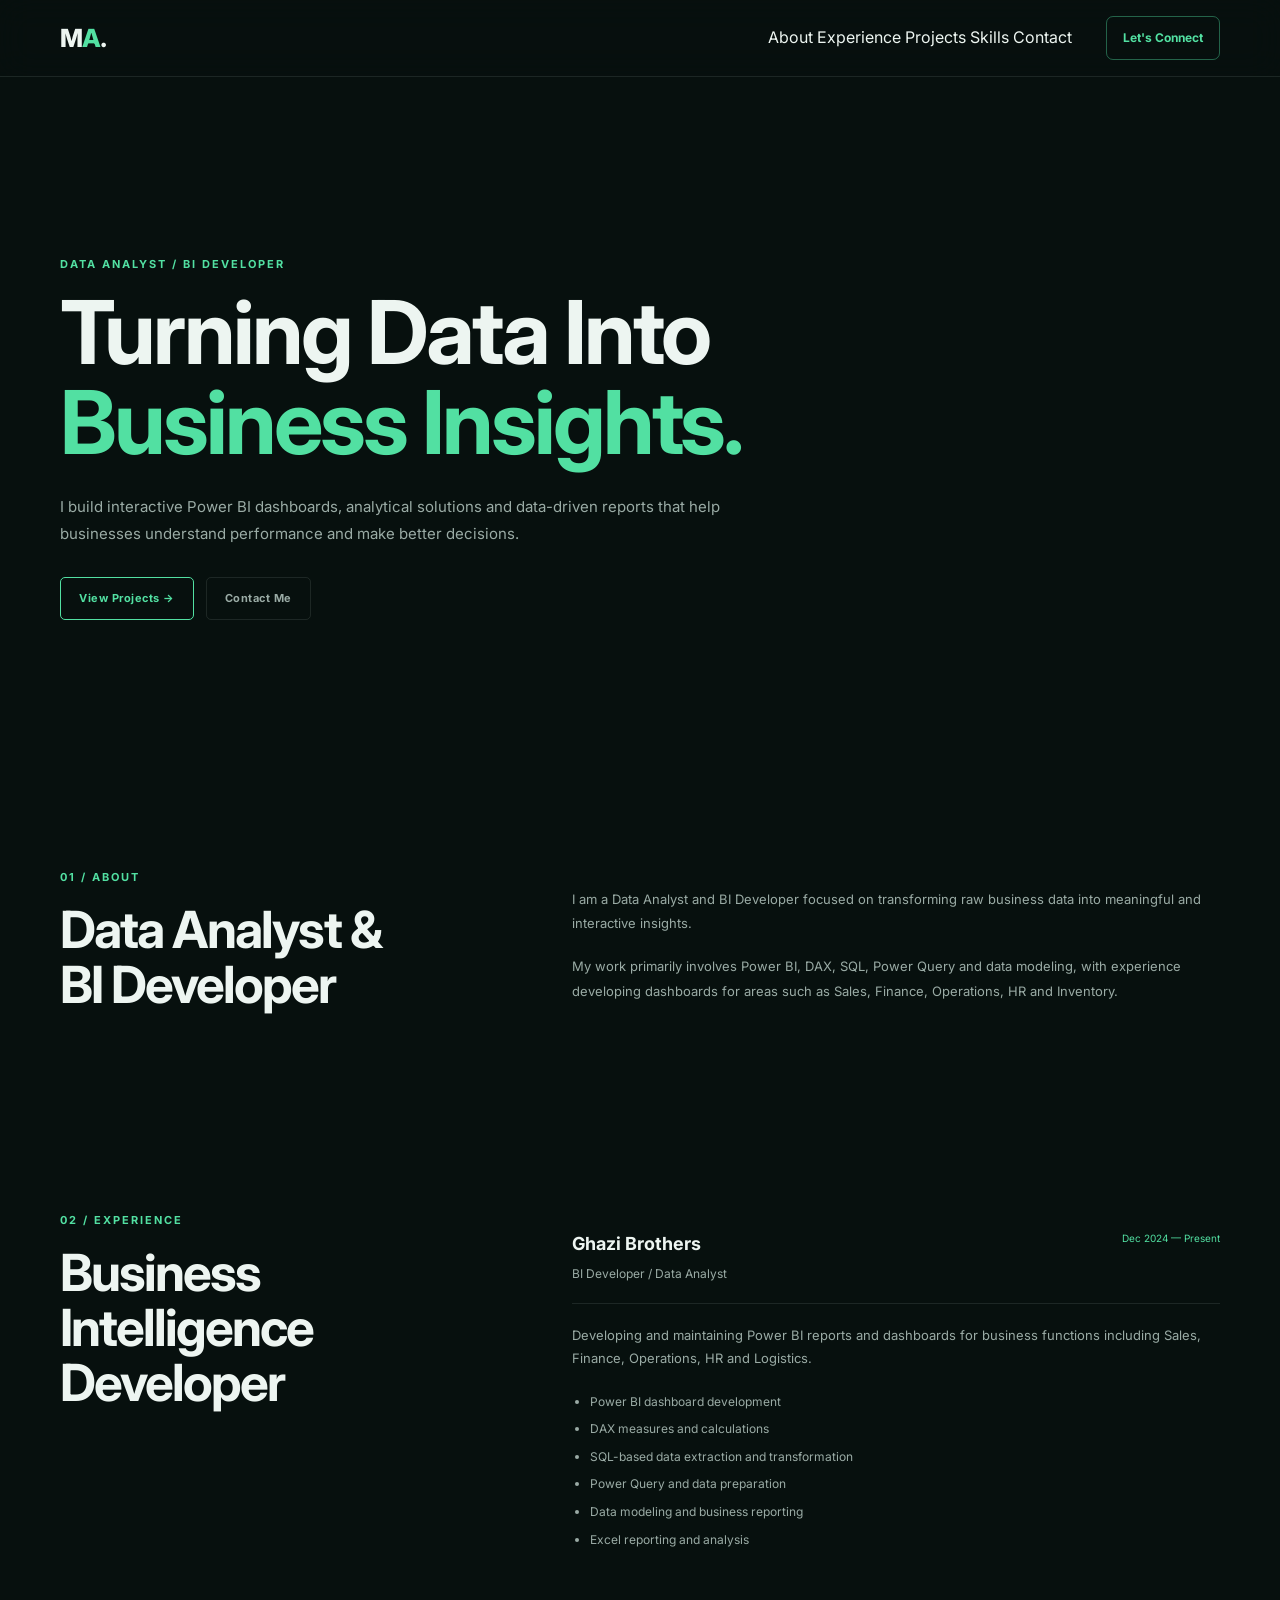
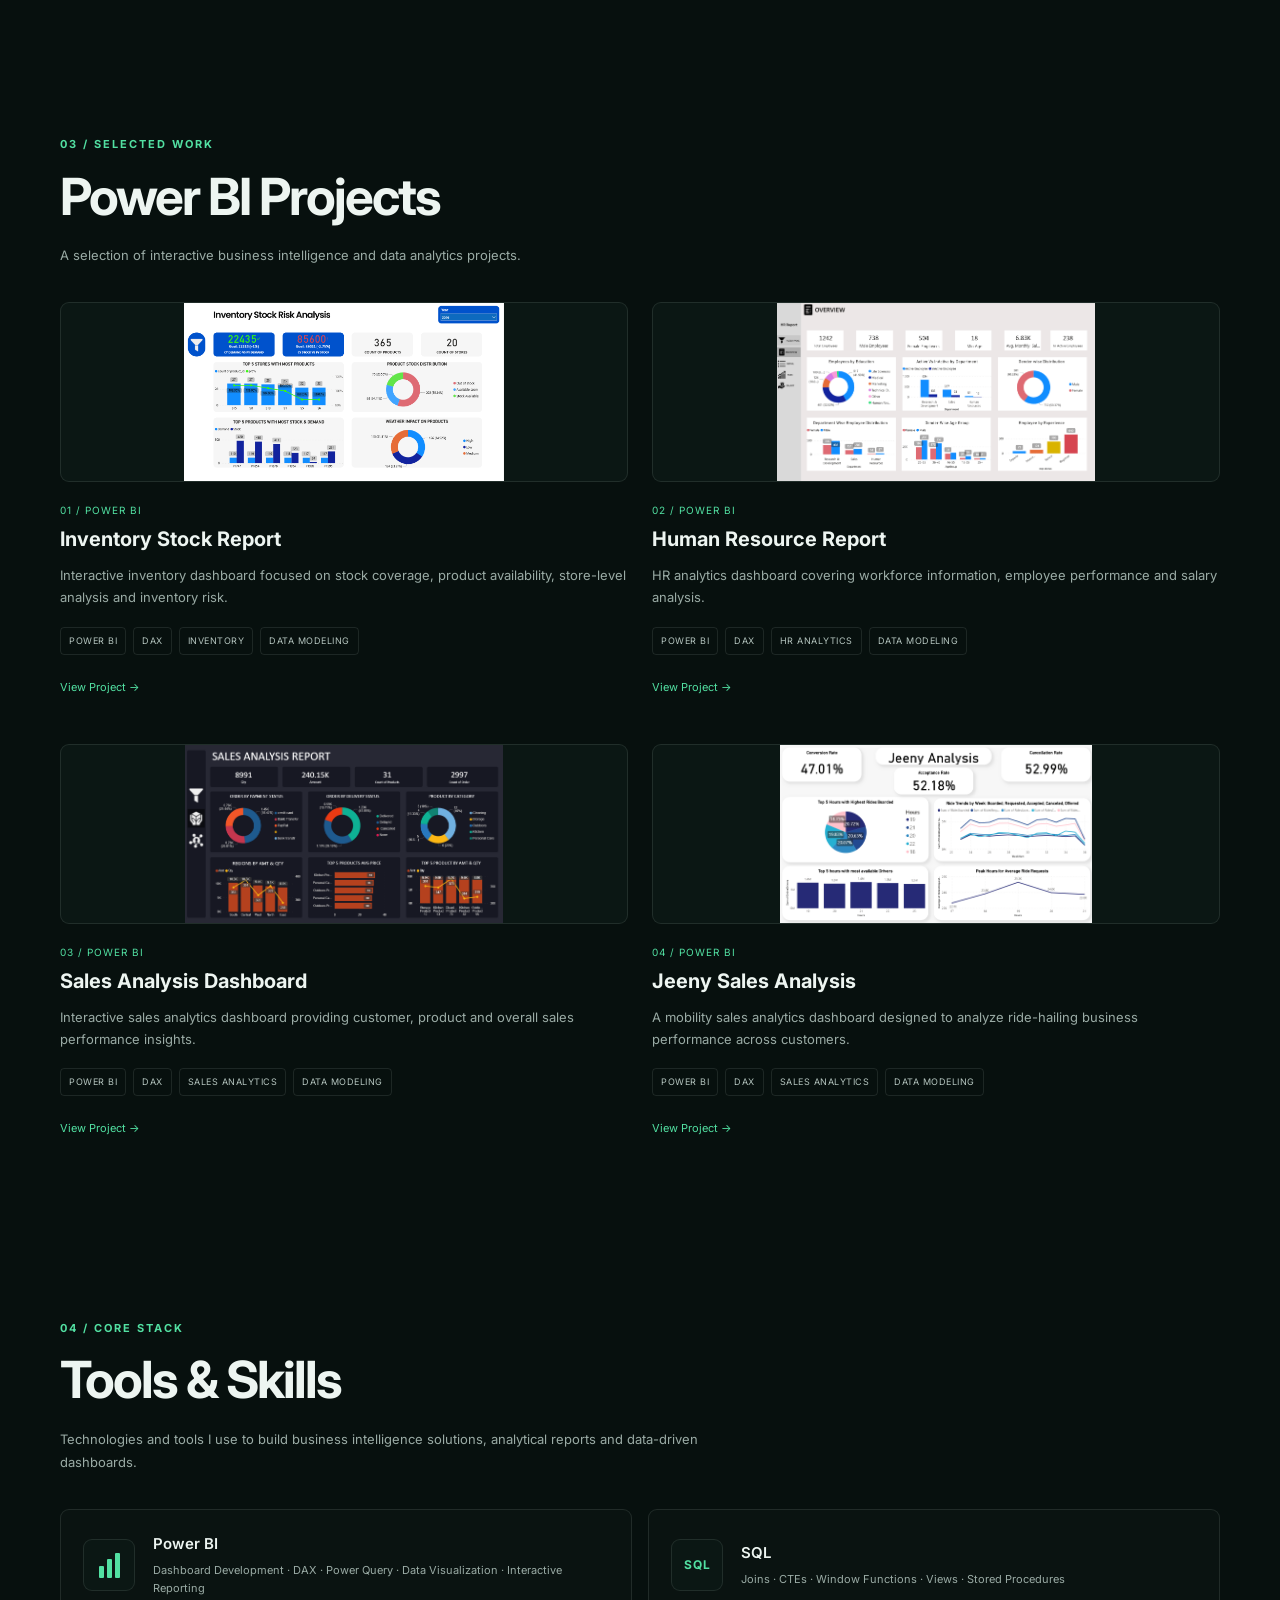
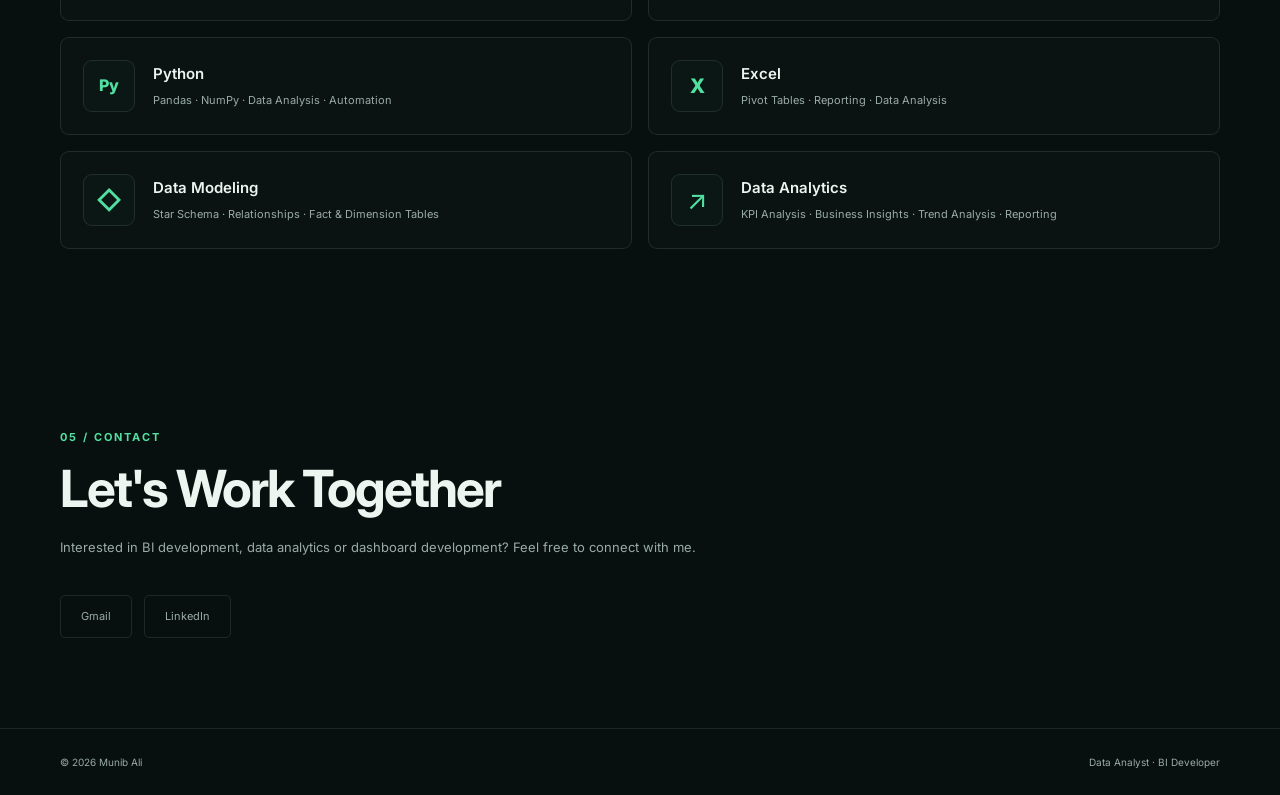
==== commit e3a2b8c0: "Update index.html" ====
--- a/index.html
+++ b/index.html
@@ -1097,7 +1097,7 @@
             <div class="proj-image">
 
               <img
-                src="IMAGES/Inventory Stock/INV-STK.PNG"
+                src="images/Inventory Stock/INV-STK.PNG"
                 alt="Inventory Stock Report"
               >
 
@@ -1163,7 +1163,7 @@
             <div class="proj-image">
 
               <img
-                src="IMAGES/HR/OV.PNG"
+                src="images/HR/OV.PNG"
                 alt="Human Resource Report"
               >
 
@@ -1229,7 +1229,7 @@
             <div class="proj-image">
 
               <img
-                src="IMAGES/Sales Analysis/Sales Analysis PRD.PNG"
+                src="images/Sales Analysis/Sales Analysis PRD.PNG"
                 alt="Sales Analysis Dashboard"
               >
 
@@ -1294,7 +1294,7 @@
             <div class="proj-image">
 
               <img
-                src="IMAGES/Jeeny/JEENY OV.PNG"
+                src="images/Jeeny/JEENY OV.PNG"
                 alt="Jeeny Sales Analysis"
               >
 
